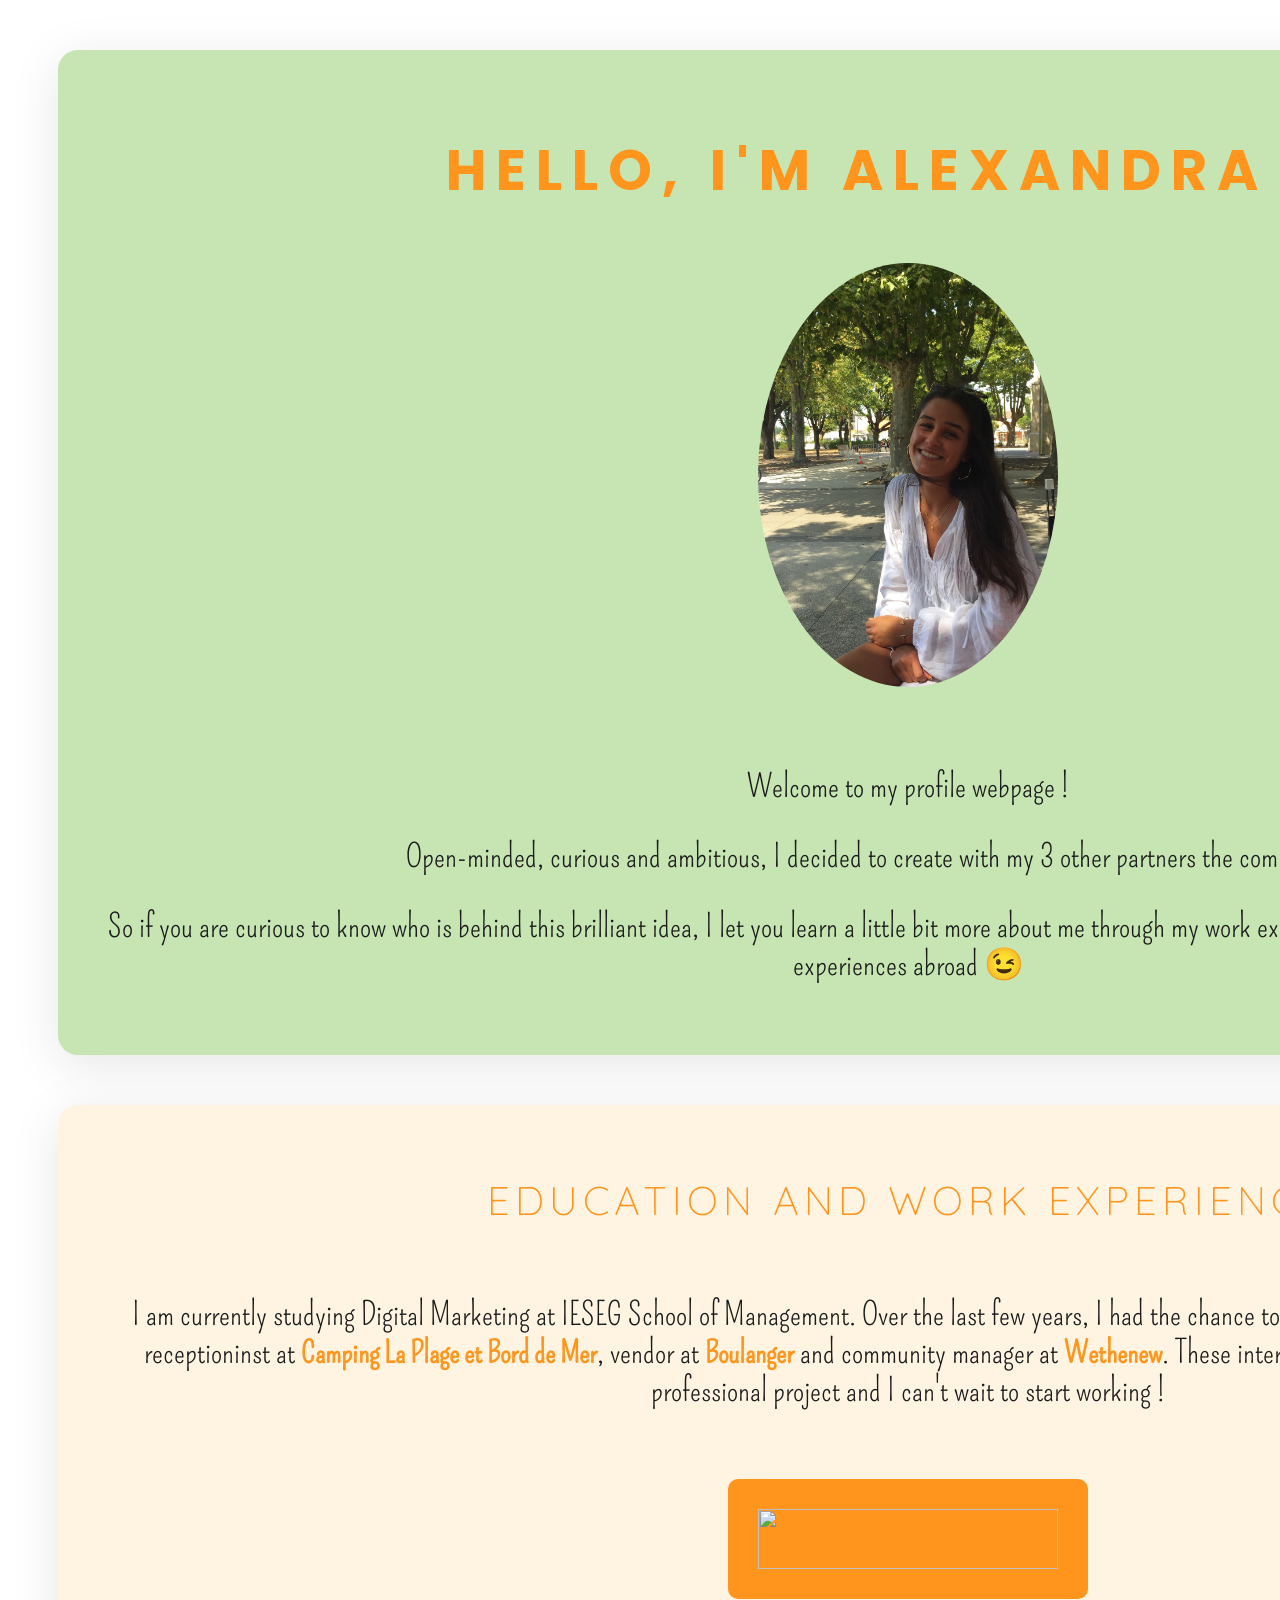
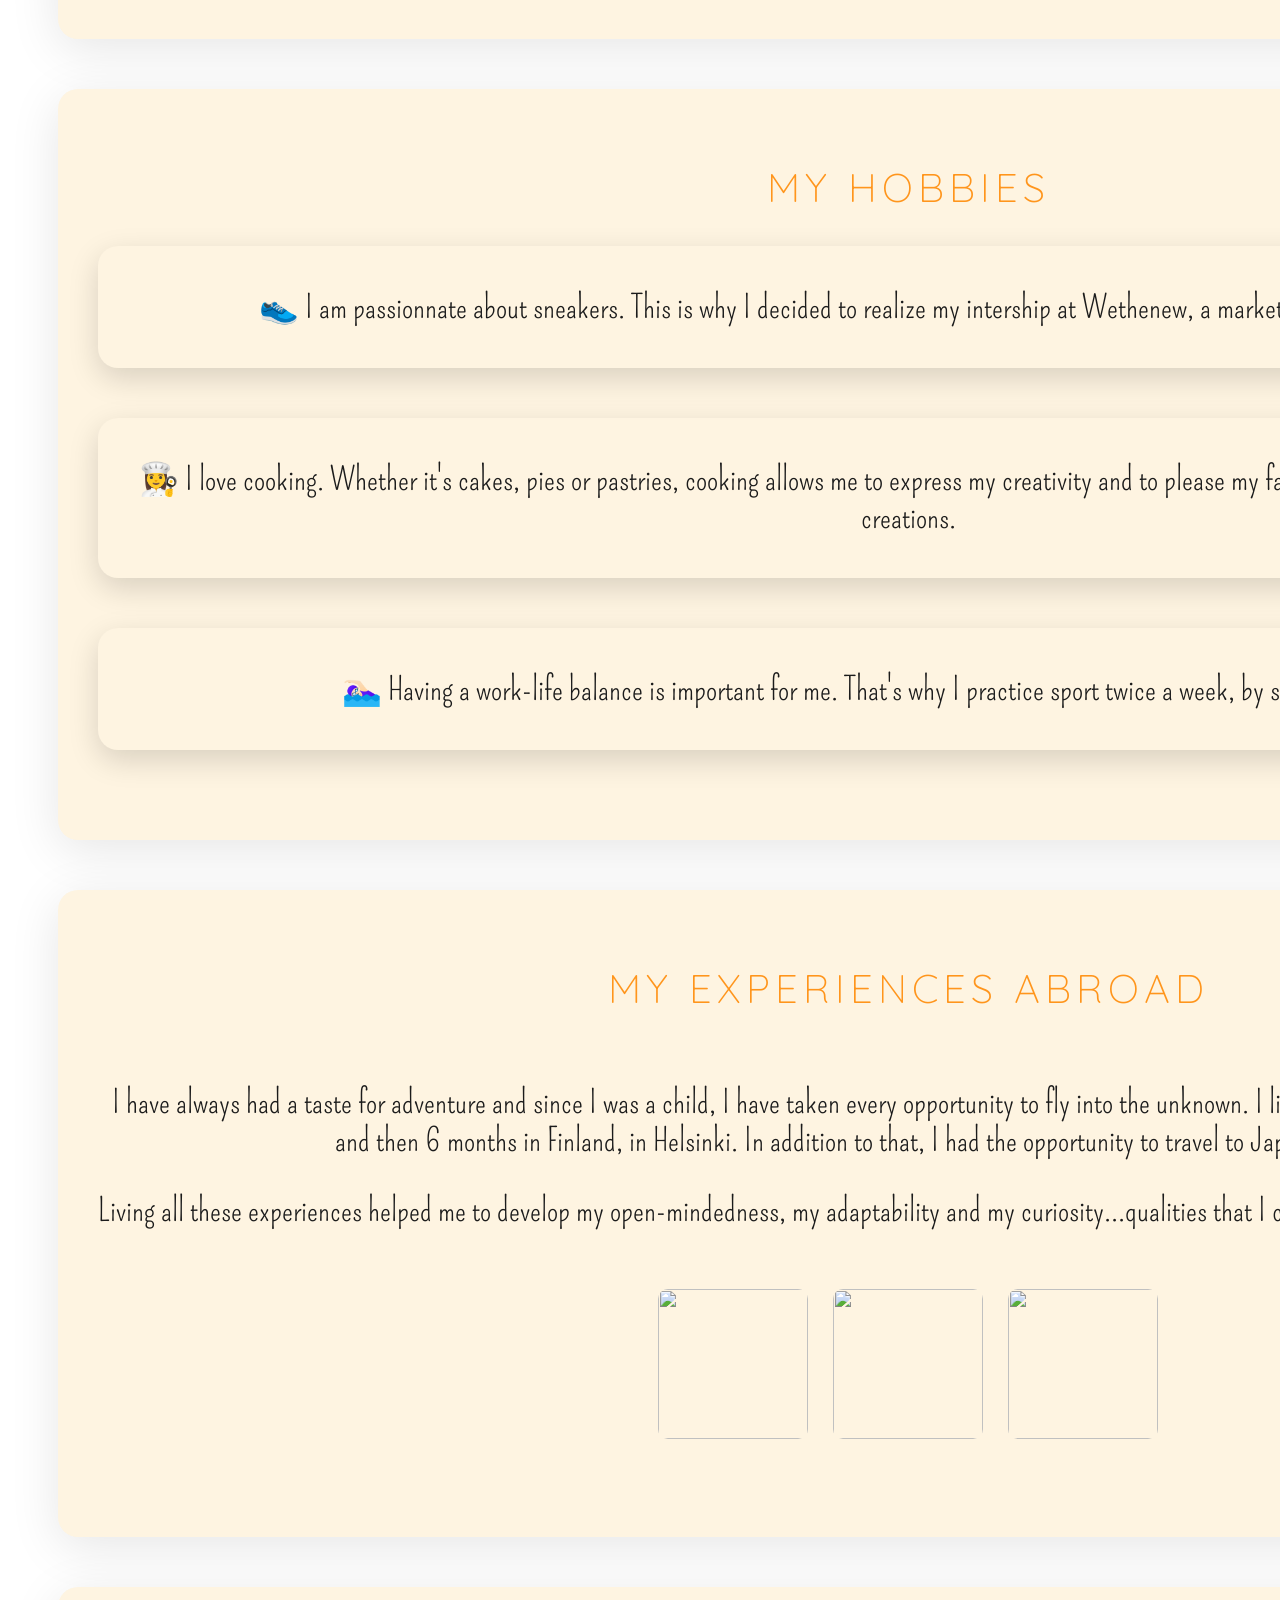
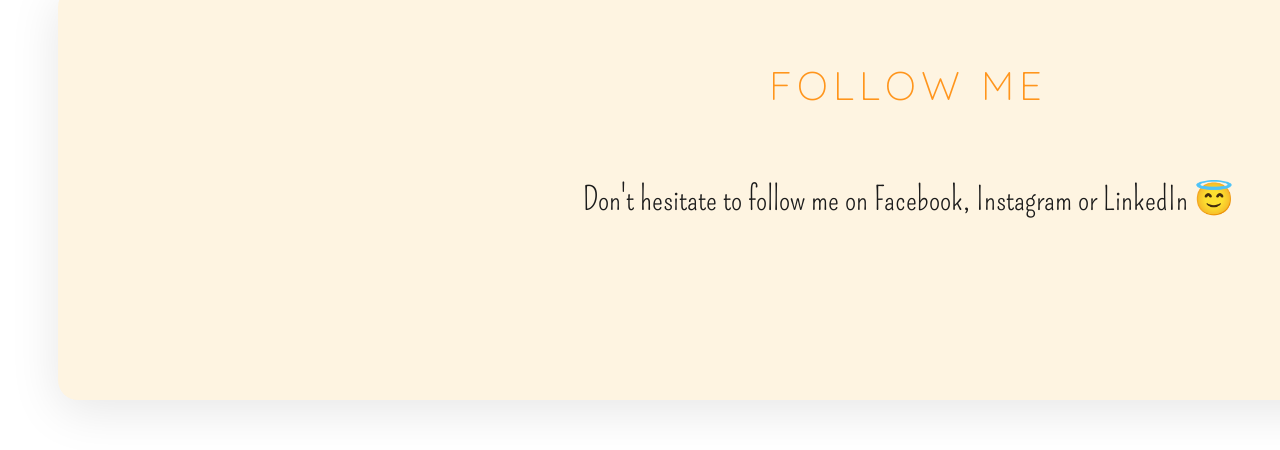
==== index.html @ e7df0c92 "Add files via upload" ====
<!DOCTYPE html>

<html>

<head>
	<title>Alexandra Soulé's profile</title>
	<meta name="description" content="This is the profile of Alexandra"> 
	<meta charset="utf-8">
	<link href="https://fonts.googleapis.com/css2?family=Pompiere&family=Poppins:wght@700&family=Quicksand:wght@700&display=swap" rel="stylesheet">
	<script src="https://kit.fontawesome.com/182684860a.js" crossorigin="anonymous"></script>
	<link rel="stylesheet" type="text/css" href="style.css">
</head>

<body>

	<div class="container">

		<div class="card-introduction" id="introduction">
			<h1>Hello, I'm Alexandra ✨ </h1>
			<img src="images/profile.jpg" class="img-circle" width="300px" alt="Alexandra Soulé picture"> 
			<p>
			Welcome to my profile webpage ! 
			</p>
			<p>
			Open-minded, curious and ambitious, I decided to create with my 3 other partners the company Eateazy. 
			</p>
			<p>
			So if you are curious to know who is behind this brilliant idea, I let you learn a little bit more about me through my work experience and education, my interests and my experiences abroad 😉
			</p>	
		</div>
	
		<div class="card-peach" id="hobbie-1">
			<h2>
			<i class="fas fa-user-graduate"></i>
			Education and Work Experience
			</h2>
			<p>
			I am currently studying Digital Marketing at IESEG School of Management. Over the last few years, I had the chance to live enriching profesionnal experiences as receptioninst at <a href="https://www.camping-plageetmer.com/" class="btn-link" >Camping La Plage et Bord de Mer</a>, vendor at <a href="https://www.boulanger.com/" class="btn-link" >Boulanger</a> and community manager at <a href="https://wethenew.com/" class="btn-link" >Wethenew</a>. These internships have helped me to consolidate my professional project and I can't wait to start working !
			</p>
			<a href="https://www.ieseg.fr/">
			<img src="https://mbachallenge.ieseg.fr/wp-content/themes/mbachallenge/img/logoIESEG_allonge.png" class="btn-click">
			</a>
		</div>
		
		<div class="card-peach" id="hobbie-2">
			<h2>
			<i class="fas fa-heart"></i>
			My hobbies</h2>
			<div class="card-hobbies">
				<p>
				👟   I am passionnate about sneakers. This is why I decided to realize my intership at Wethenew, a marketplace dedicated to sneakers. 
				</p>
			</div>
			<div class="card-hobbies">
				<p>
				👩‍🍳   I love cooking. Whether it's cakes, pies or pastries, cooking allows me to express my creativity and to please my family and friends by letting them taste my creations. 
				</p>
			</div>
			<div class="card-hobbies">
				<p>
				🏊🏻‍♀️   Having a work-life balance is important for me. That's why I practice sport twice a week, by swimming or running.
				</p>
			</div>	
		</div>
		
		<div class="card-peach" id="hobbie-3">
			<h2>
			<i class="fas fa-globe-europe"></i>
			My experiences abroad</h2>
			<p>
			I have always had a taste for adventure and since I was a child, I have taken every opportunity to fly into the unknown. 
			I lived 3 months in Australia on the Gold Coast and then 6 months in Finland, in Helsinki. In addition to that, I had the opportunity to travel to Japan, Bali or Tanzania. 
			</p>
			<p>
			Living all these experiences helped me to develop my open-mindedness, my adaptability and my curiosity...qualities that I consider essential to flourish in today's world !
			</p>
			<ul class="list-inline"> 
			<li>
			<a href="https://www.australia.com/en-us">
			<img src="https://images.pexels.com/photos/1878293/pexels-photo-1878293.jpeg?auto=compress&cs=tinysrgb&dpr=2&h=750&w=1260" class="logo">
			</a>
			<li>
			<a href="https://www.visitfinland.com/">
			<img src="https://images.pexels.com/photos/3307194/pexels-photo-3307194.jpeg?auto=compress&cs=tinysrgb&dpr=2&h=750&w=1260" class="logo">
			</a>	
			</li>
			</li>
			<li>
			<a href="https://en.japantravel.com/">
			<img src="https://images.pexels.com/photos/2070033/pexels-photo-2070033.jpeg?auto=compress&cs=tinysrgb&dpr=2&h=750&w=1260" class="logo">
			</a>
			</li>
			</ul>
		</div>
		
		<div class="card-peach" id=follow-me>
			<h2>
			<i class="fas fa-mobile-alt"></i>
			Follow me
			</h2>
			<p>
				Don't hesitate to follow me on Facebook, Instagram or LinkedIn 😇
			</p>
				<ul class="list-inline">
				<li>
				<a href="https://www.facebook.com/profile.php?id=100011340248643"><i class="fab fa-facebook-square"></i>
				</a>
				</li>
				<li>
				<a href="https://www.instagram.com/alexx_sle/"><i class="fab fa-instagram-square"></i>
				</a>
				</li>
				<li>
				<a href="https://www.linkedin.com/in/alexandra-soulé-973b92181/"><i class="fab fa-linkedin"></i>	
				</a>
				</li>
			</ul>
		</div>
		
	</div>


</body>

</html>
---- style.css ----
/* Colors and Fonts */

body {
	background-image: url(https://images.pexels.com/photos/1640777/pexels-photo-1640777.jpeg?auto=compress&cs=tinysrgb&h=750&w=1260);
	background-repeat: no-repeat;
	background-size: cover;
	color: #FF951C;
	font-family: 'Pompiere', cursive;
	font-size: 32px;
}

h1,h2 {
	text-transform: uppercase;
}

h1 {
	font-family: 'Poppins', sans-serif;
	font-weight: bold;
	letter-spacing: 10px;
	font-size: 56px;
}

h2 {
	font-family: 'Quicksand', sans-serif;
	font-weight: lighter;
	letter-spacing: 5px;
	font-size: 40px;
}

p {
	color: #1B1B1B;
}

a {
	font-family: 'Pompiere', cursive;
	text-decoration: none;
	color: #FF951C;
	font-weight: bolder;
	font-size: 30px;
}

a:hover {
	color: #A67658 ;
}


/* Custom design with class */

.container {
	width: 1800px;
	margin: 40px auto;
}

@media (max-width: 960px) {
	.container {
		width: 700px;
	}
}

@media (max-width: 720px) {
	.container {
		width: 500px;
		background-color: #FF951C;
	}
}

@media (max-width: 540px) {
	.container {
		width: 200px;
		background-color: #FF951C;
	}
}

.card-introduction {
	background-color: #C6E5B3;
	padding: 40px;
	box-shadow: 0px 10px 50px rgba(0, 0, 0, 0.1);
	border-radius: 20px;
	margin: 50px 50px;
	text-align: center;
}

.img-circle {
	border-radius: 100%;
}

.card-peach {
	background-color: #FEF4E1;
	padding: 40px;
	box-shadow: 0px 10px 50px rgba(0, 0, 0, 0.1);
	border-radius: 20px;
	margin: 50px 50px;
	text-align: center;
}

.btn-click {
	background-color: #FF951C;
	padding: 30px;
	width: 300px;
	height: 60px;
	border-radius: 10px;
}

.list-inline {
	list-style: none;
	padding-left: 0px ;
}
.list-inline li {
	display: inline;
	padding: 10px;
}
.list-inline i {
	font-size: 50px;
	color: #C6E5B3;
}
.list-inline i:hover {
	font-size: 50px;
	color: #A67658;
}

.direct-link {
	color: #FF951C;
}
.direct-link: hover {
	color: #C6E5B3;
}
.company-link {
	font-family: "Pompiere" cursive;
}
.logo {
	width: 150px;
	height: 150px;
	border-radius: 10px;
}
.card-hobbies {
	background-color: #FEF4E1;
	border-radius: 20px;
	margin-bottom: 50px;
	padding: 10px 10px;
	box-shadow: 0px 10px 30px rgba(0, 0, 0, 0.15);
}


/* Customs design with id*/


}
#introduction p {
	margin-bottom: 40px;
}
#introduction h1 {
	margin-bottom: 50px;
}
#introduction img {
	margin-bottom: 40px;
}
#hobbie-1 p {
	margin-bottom: 70px;
}
#hobbie-1 h2 {
	margin-top: 30px;
	margin-bottom: 70px;
}
#hobbie-3 h2 {
	margin-bottom: 70px;
}
#hobbie-3 ul {
	margin-top: 60px;
	margin-bottom: 50px;
}
#follow-me h2 {
	margin-bottom: 70px;
}
#follow-me p {
	margin-bottom: 50px;
}
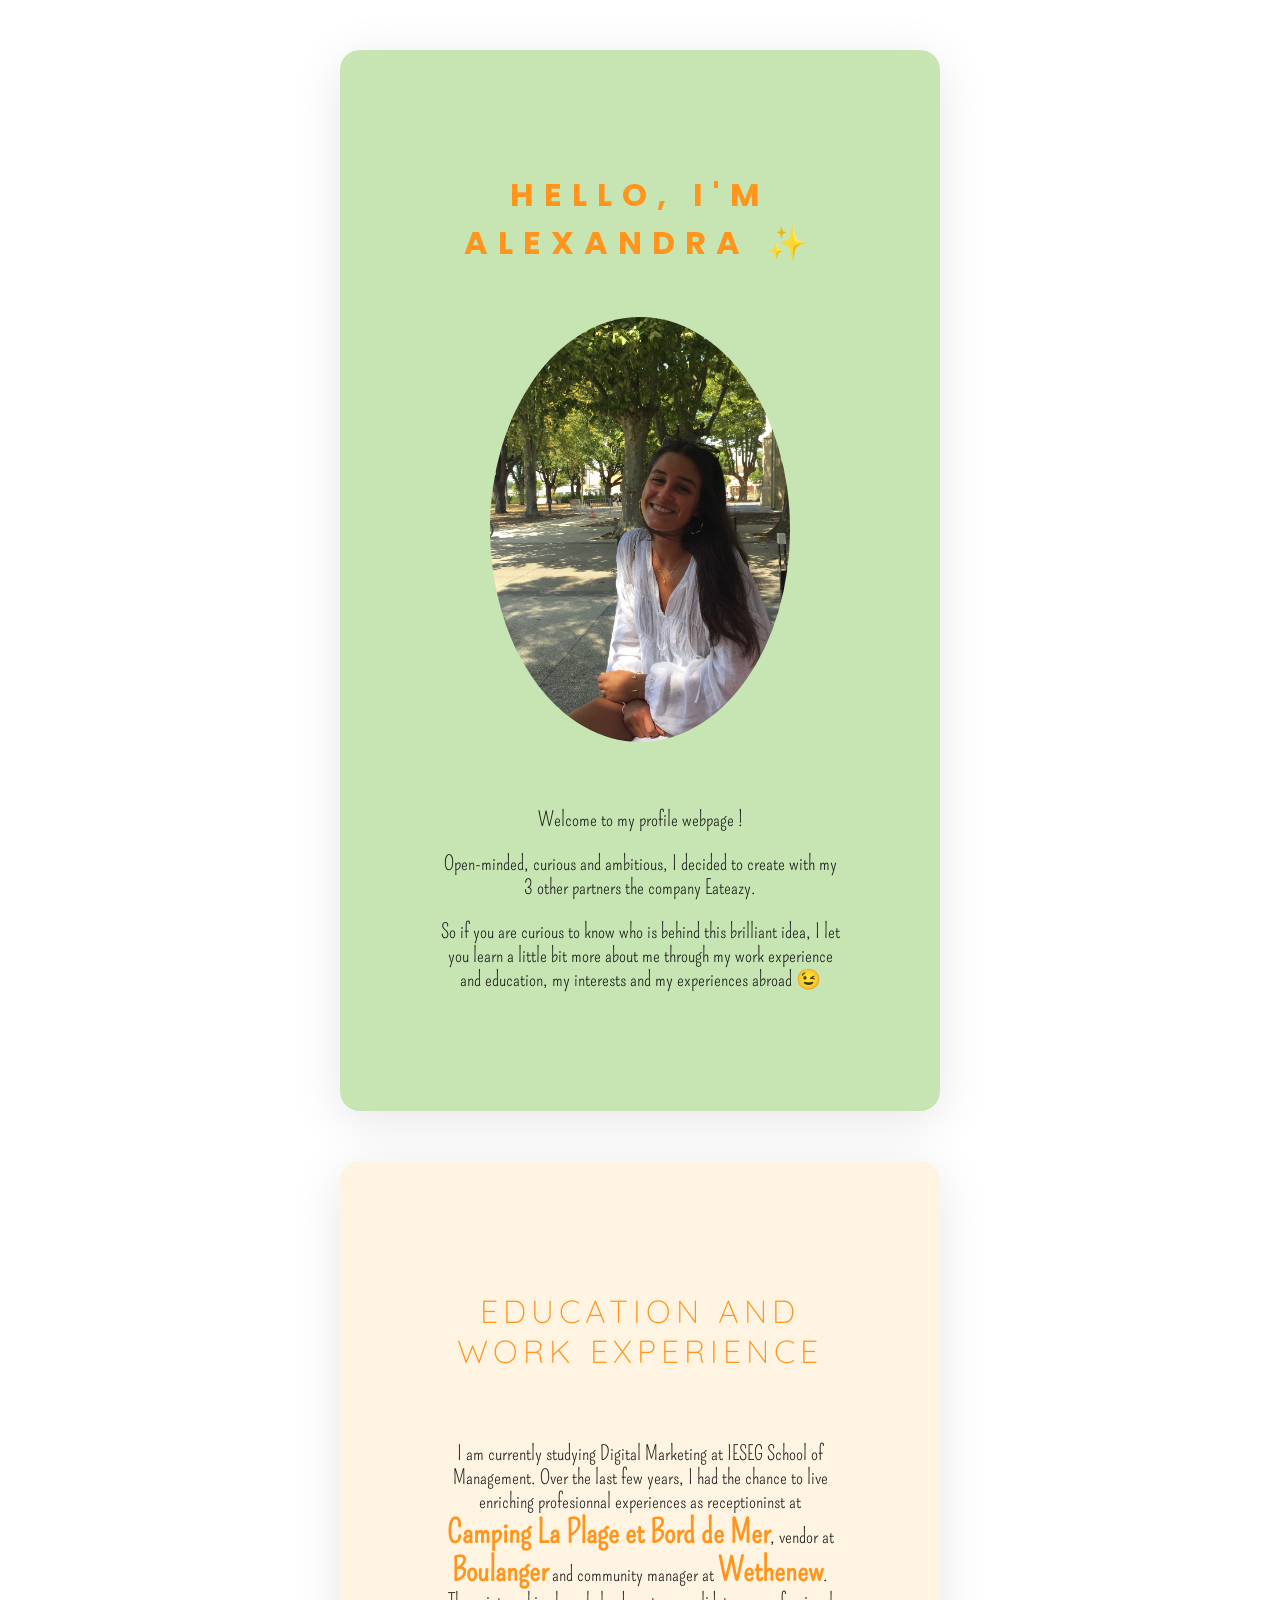
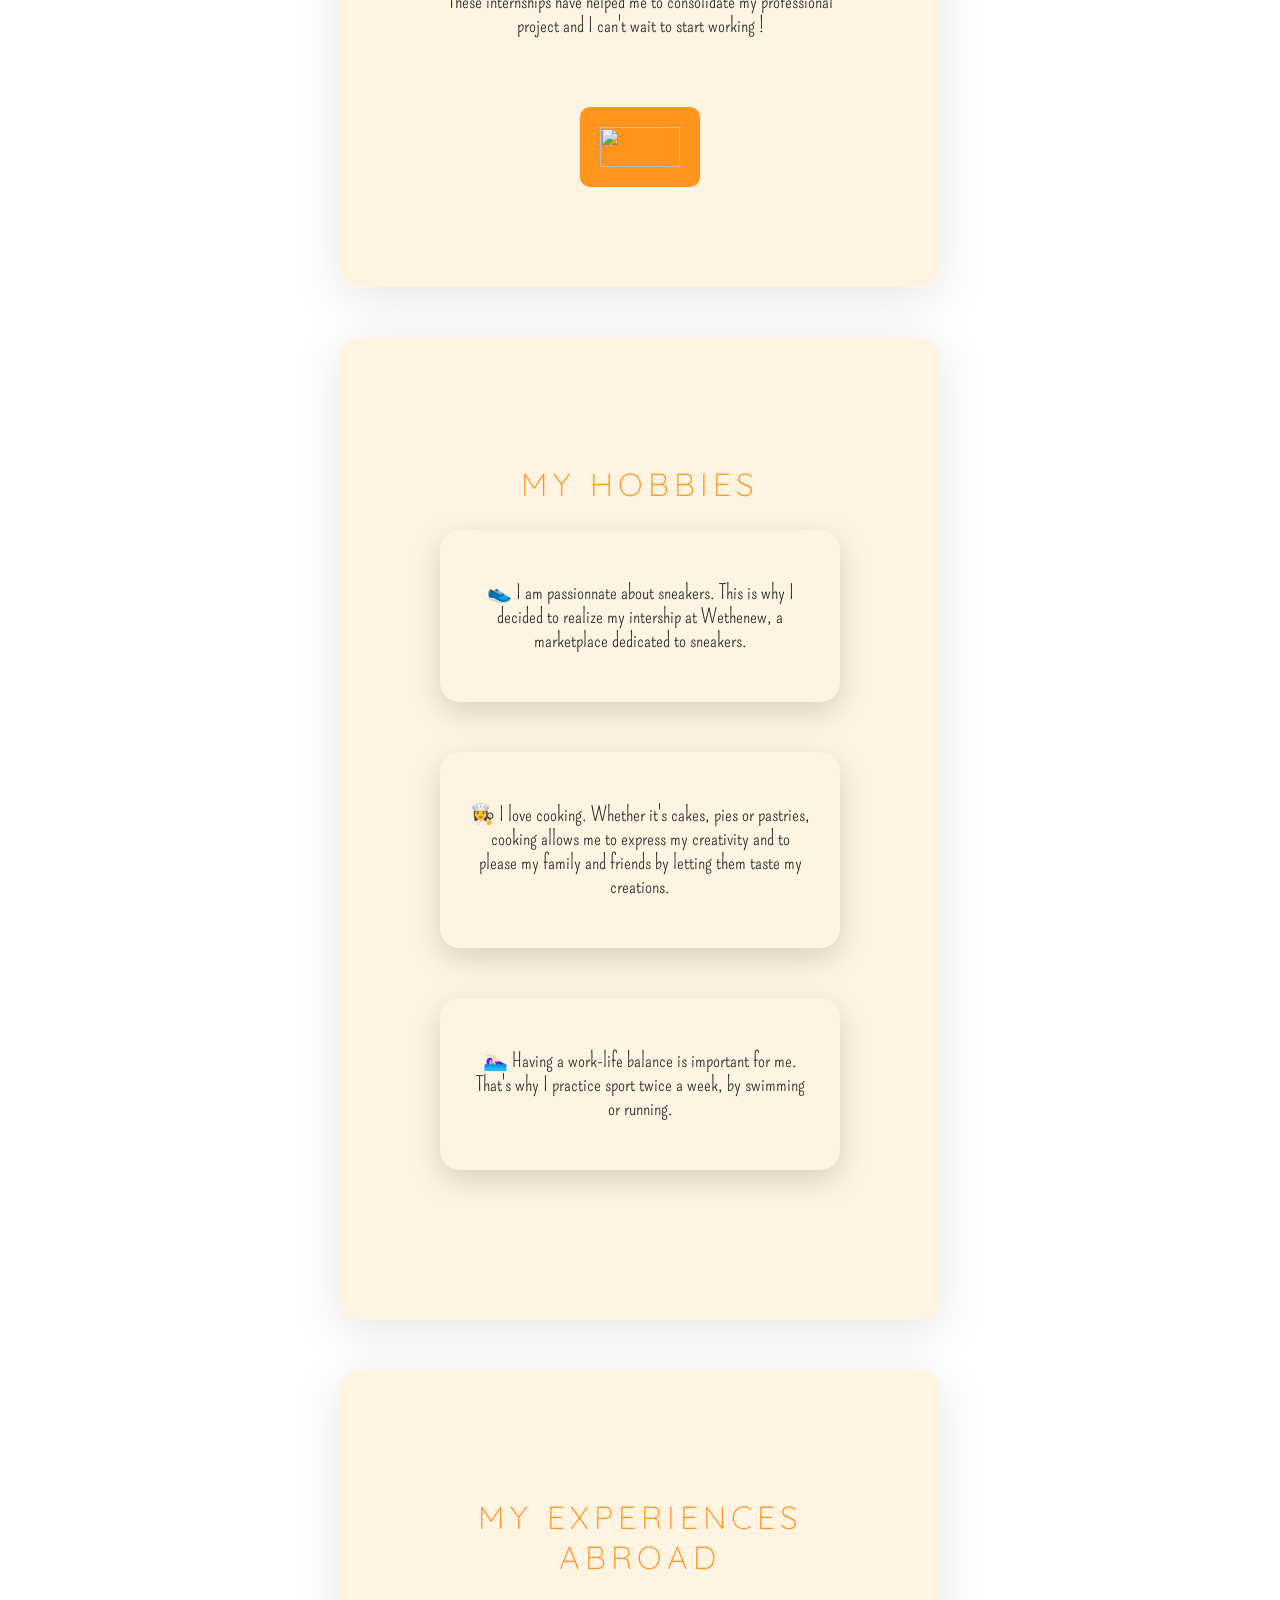
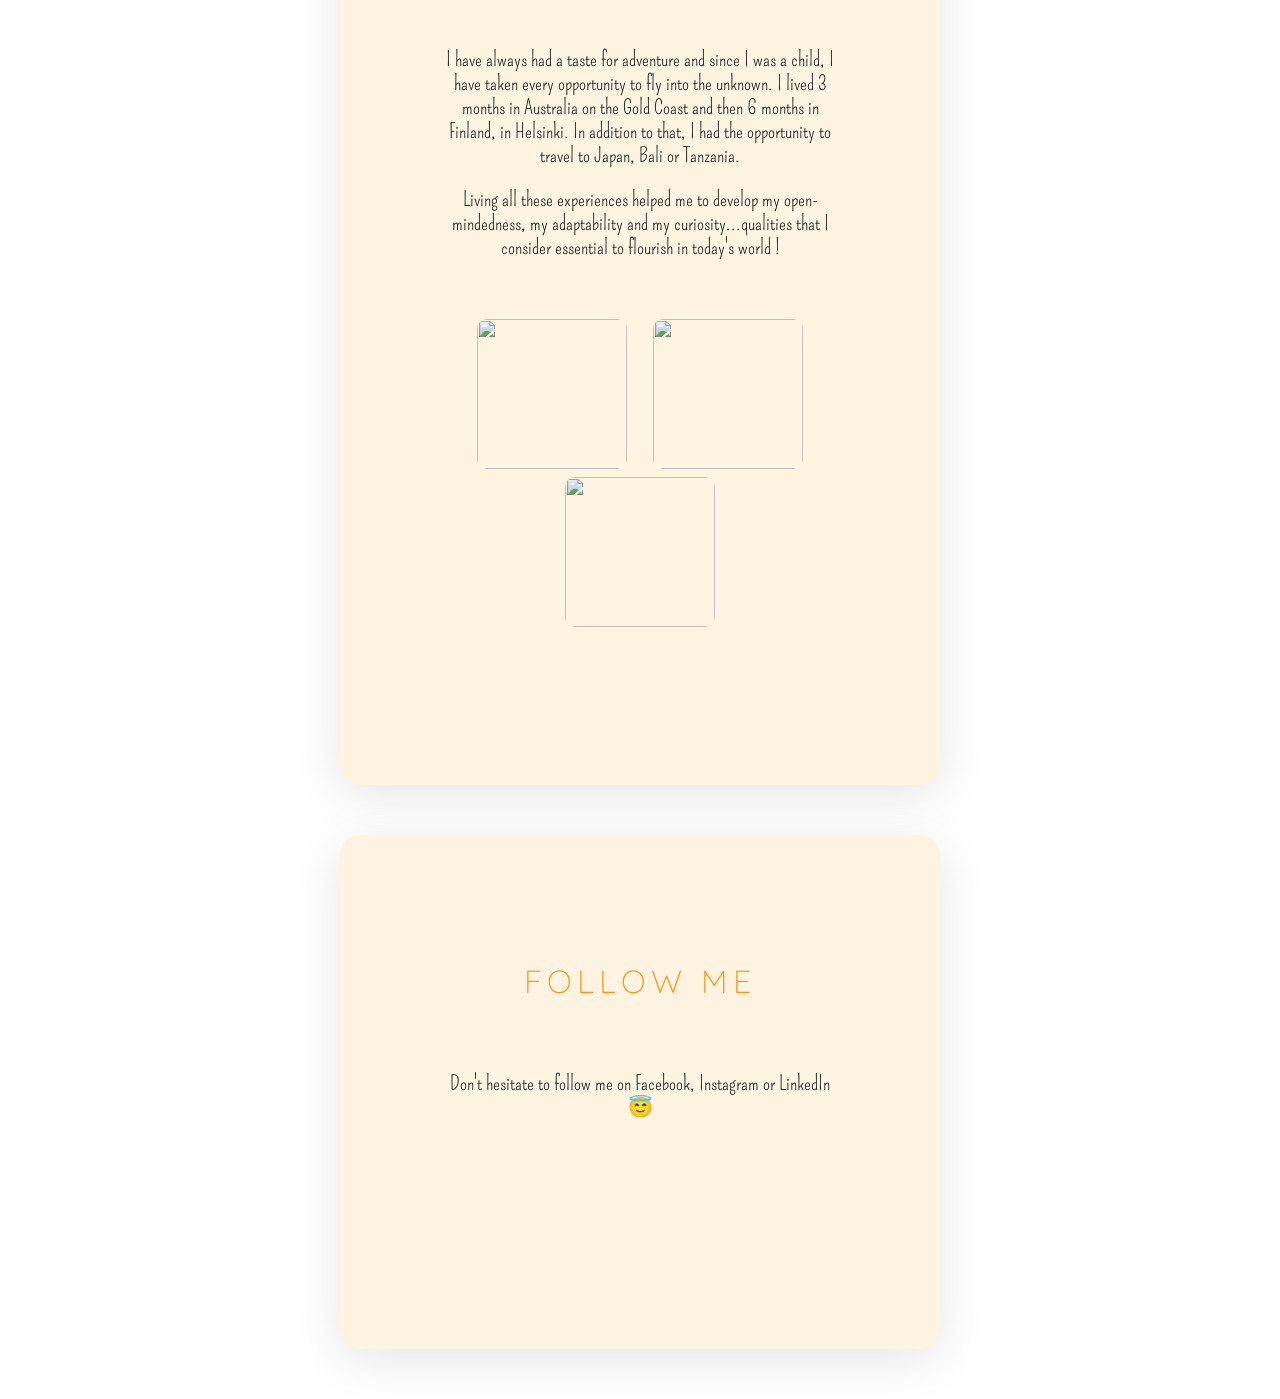
==== commit 6daeb5ce: "Add files via upload" ====
--- a/index.html
+++ b/index.html
@@ -78,12 +78,12 @@
 			<li>
 			<a href="https://www.australia.com/en-us">
 			<img src="https://images.pexels.com/photos/1878293/pexels-photo-1878293.jpeg?auto=compress&cs=tinysrgb&dpr=2&h=750&w=1260" class="logo">
+			</li>
 			</a>
 			<li>
 			<a href="https://www.visitfinland.com/">
 			<img src="https://images.pexels.com/photos/3307194/pexels-photo-3307194.jpeg?auto=compress&cs=tinysrgb&dpr=2&h=750&w=1260" class="logo">
 			</a>	
-			</li>
 			</li>
 			<li>
 			<a href="https://en.japantravel.com/">
--- a/style.css
+++ b/style.css
@@ -1,12 +1,11 @@
 /* Colors and Fonts */
 
 body {
-	background-image: url(https://images.pexels.com/photos/1640777/pexels-photo-1640777.jpeg?auto=compress&cs=tinysrgb&h=750&w=1260);
-	background-repeat: no-repeat;
+	background-image: url(https://images.pexels.com/photos/4198183/pexels-photo-4198183.jpeg?auto=compress&cs=tinysrgb&dpr=2&h=750&w=1260);
 	background-size: cover;
 	color: #FF951C;
 	font-family: 'Pompiere', cursive;
-	font-size: 32px;
+	font-size: 20px;
 }
 
 h1,h2 {
@@ -17,14 +16,14 @@
 	font-family: 'Poppins', sans-serif;
 	font-weight: bold;
 	letter-spacing: 10px;
-	font-size: 56px;
+	font-size: 32px;
 }
 
 h2 {
 	font-family: 'Quicksand', sans-serif;
 	font-weight: lighter;
 	letter-spacing: 5px;
-	font-size: 40px;
+	font-size: 32px;
 }
 
 p {
@@ -36,7 +35,7 @@
 	text-decoration: none;
 	color: #FF951C;
 	font-weight: bolder;
-	font-size: 30px;
+	font-size: 32px;
 }
 
 a:hover {
@@ -47,33 +46,51 @@
 /* Custom design with class */
 
 .container {
-	width: 1800px;
+	width: 700px;
 	margin: 40px auto;
 }
 
 @media (max-width: 960px) {
 	.container {
 		width: 700px;
+		font-size: 32px;
+	}
+	h1 {
+		font-size: 48px;
 	}
 }
 
 @media (max-width: 720px) {
 	.container {
-		width: 500px;
+		width: 400px;
 		background-color: #FF951C;
-	}
+		background-image: none;
+		font-size: 20px;
+	}
+	h1{
+		font-size: 30px;
+		text-align: center;
+	}
+	h2 {
+		font-size: 20px;
+	}
+	a {
+		font-size: 20px;
+	}
+
 }
 
 @media (max-width: 540px) {
 	.container {
 		width: 200px;
 		background-color: #FF951C;
+		background-image: none;
 	}
 }
 
 .card-introduction {
 	background-color: #C6E5B3;
-	padding: 40px;
+	padding: 100px;
 	box-shadow: 0px 10px 50px rgba(0, 0, 0, 0.1);
 	border-radius: 20px;
 	margin: 50px 50px;
@@ -86,7 +103,7 @@
 
 .card-peach {
 	background-color: #FEF4E1;
-	padding: 40px;
+	padding: 100px;
 	box-shadow: 0px 10px 50px rgba(0, 0, 0, 0.1);
 	border-radius: 20px;
 	margin: 50px 50px;
@@ -95,9 +112,9 @@
 
 .btn-click {
 	background-color: #FF951C;
-	padding: 30px;
-	width: 300px;
-	height: 60px;
+	padding: 20px;
+	width: 80px;
+	height: 40px;
 	border-radius: 10px;
 }
 
@@ -136,7 +153,7 @@
 	background-color: #FEF4E1;
 	border-radius: 20px;
 	margin-bottom: 50px;
-	padding: 10px 10px;
+	padding: 30px 30px;
 	box-shadow: 0px 10px 30px rgba(0, 0, 0, 0.15);
 }
 
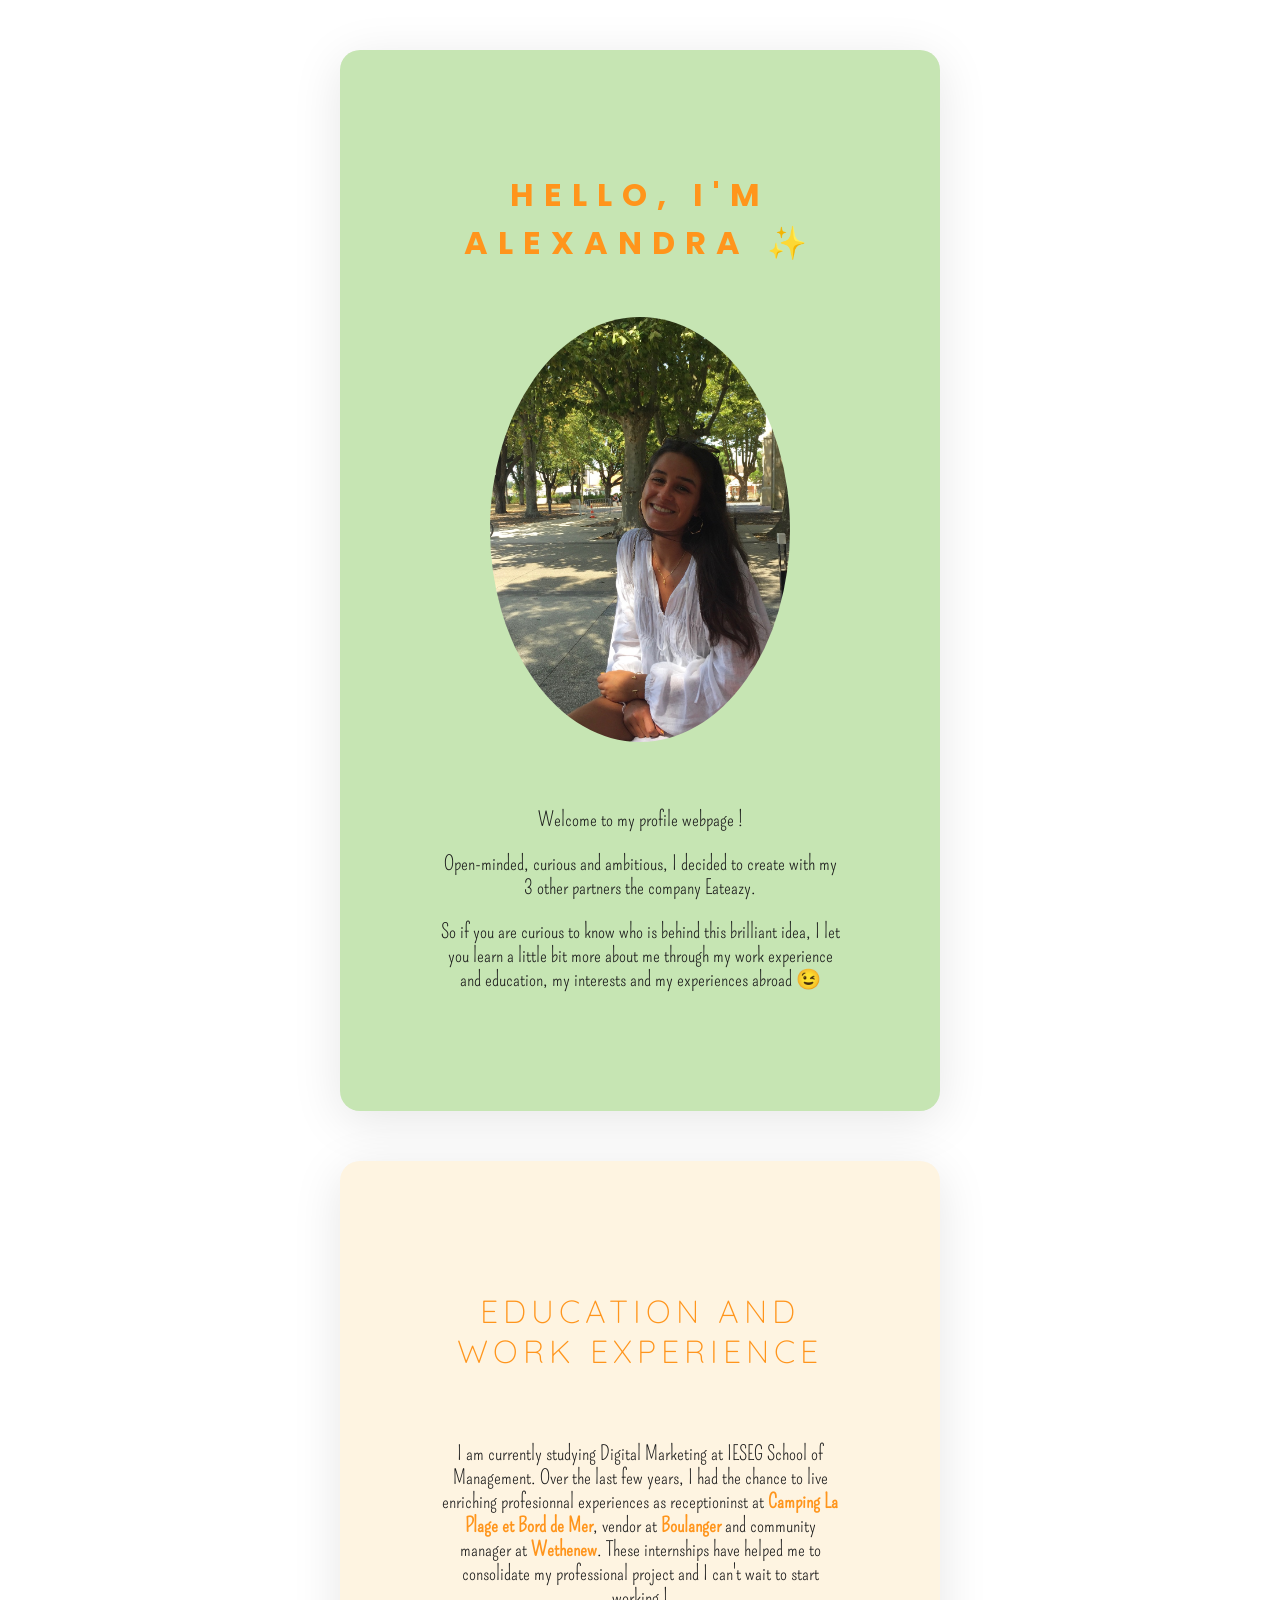
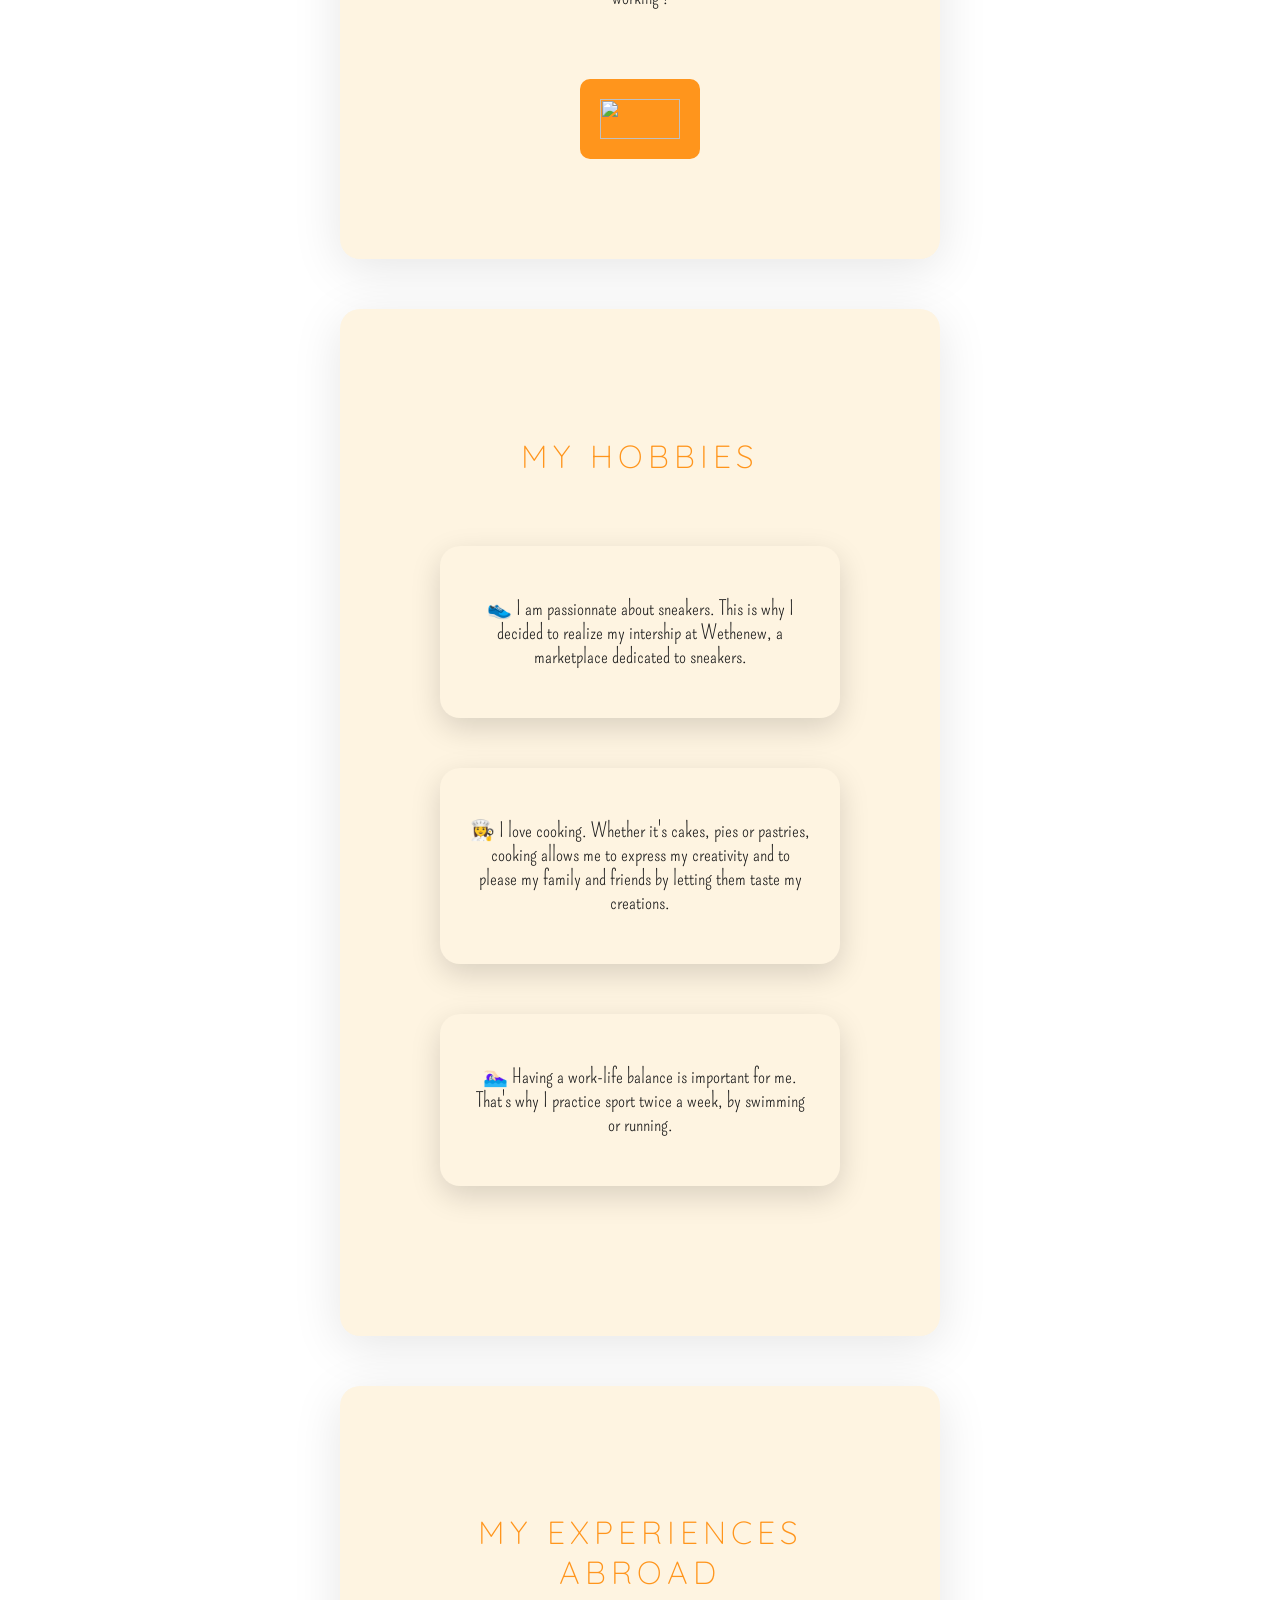
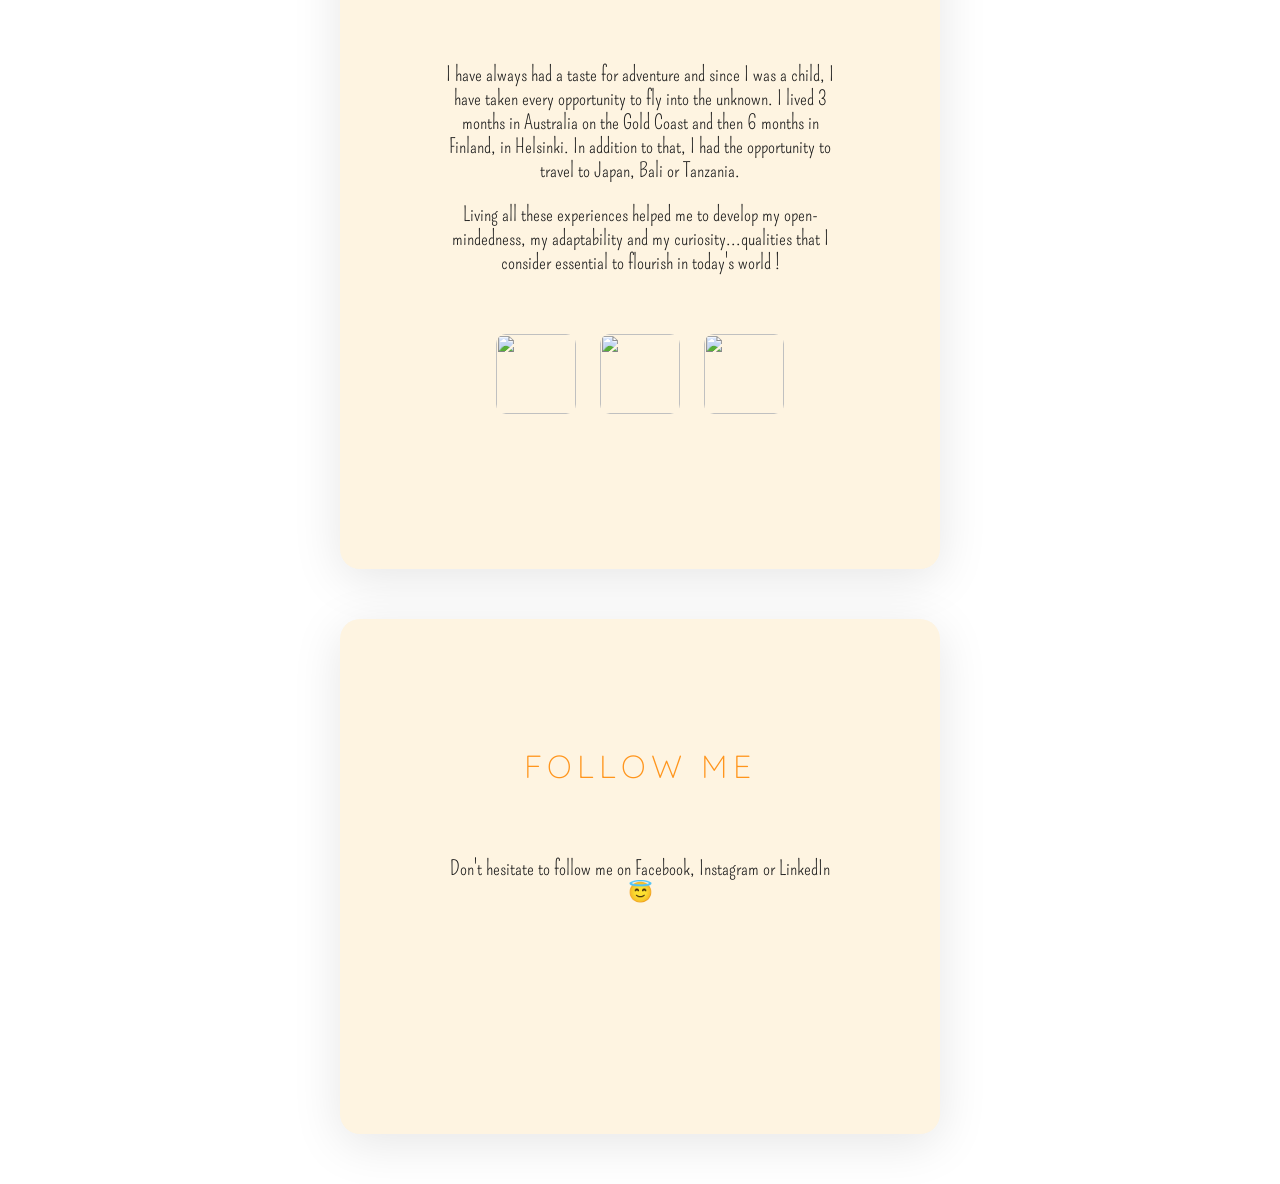
==== commit 91652ef1: "Add files via upload" ====
--- a/index.html
+++ b/index.html
@@ -111,8 +111,7 @@
 				</a>
 				</li>
 				<li>
-				<a href="https://www.linkedin.com/in/alexandra-soulé-973b92181/"><i class="fab fa-linkedin"></i>	
-				</a>
+				<a href="https://www.linkedin.com/in/alexandra-soulé-973b92181/"><i class="fab fa-linkedin"></i></a>
 				</li>
 			</ul>
 		</div>
--- a/style.css
+++ b/style.css
@@ -1,7 +1,7 @@
 /* Colors and Fonts */
 
 body {
-	background-image: url(https://images.pexels.com/photos/4198183/pexels-photo-4198183.jpeg?auto=compress&cs=tinysrgb&dpr=2&h=750&w=1260);
+	background-image: url(https://images.pexels.com/photos/1391487/pexels-photo-1391487.jpeg?auto=compress&cs=tinysrgb&dpr=2&h=750&w=1260);
 	background-size: cover;
 	color: #FF951C;
 	font-family: 'Pompiere', cursive;
@@ -35,7 +35,7 @@
 	text-decoration: none;
 	color: #FF951C;
 	font-weight: bolder;
-	font-size: 32px;
+	font-size: 20px;
 }
 
 a:hover {
@@ -145,8 +145,8 @@
 	font-family: "Pompiere" cursive;
 }
 .logo {
-	width: 150px;
-	height: 150px;
+	width: 80px;
+	height: 80px;
 	border-radius: 10px;
 }
 .card-hobbies {
@@ -178,6 +178,9 @@
 	margin-top: 30px;
 	margin-bottom: 70px;
 }
+#hobbie-2 h2 {
+	margin-bottom: 70px;
+}
 #hobbie-3 h2 {
 	margin-bottom: 70px;
 }
